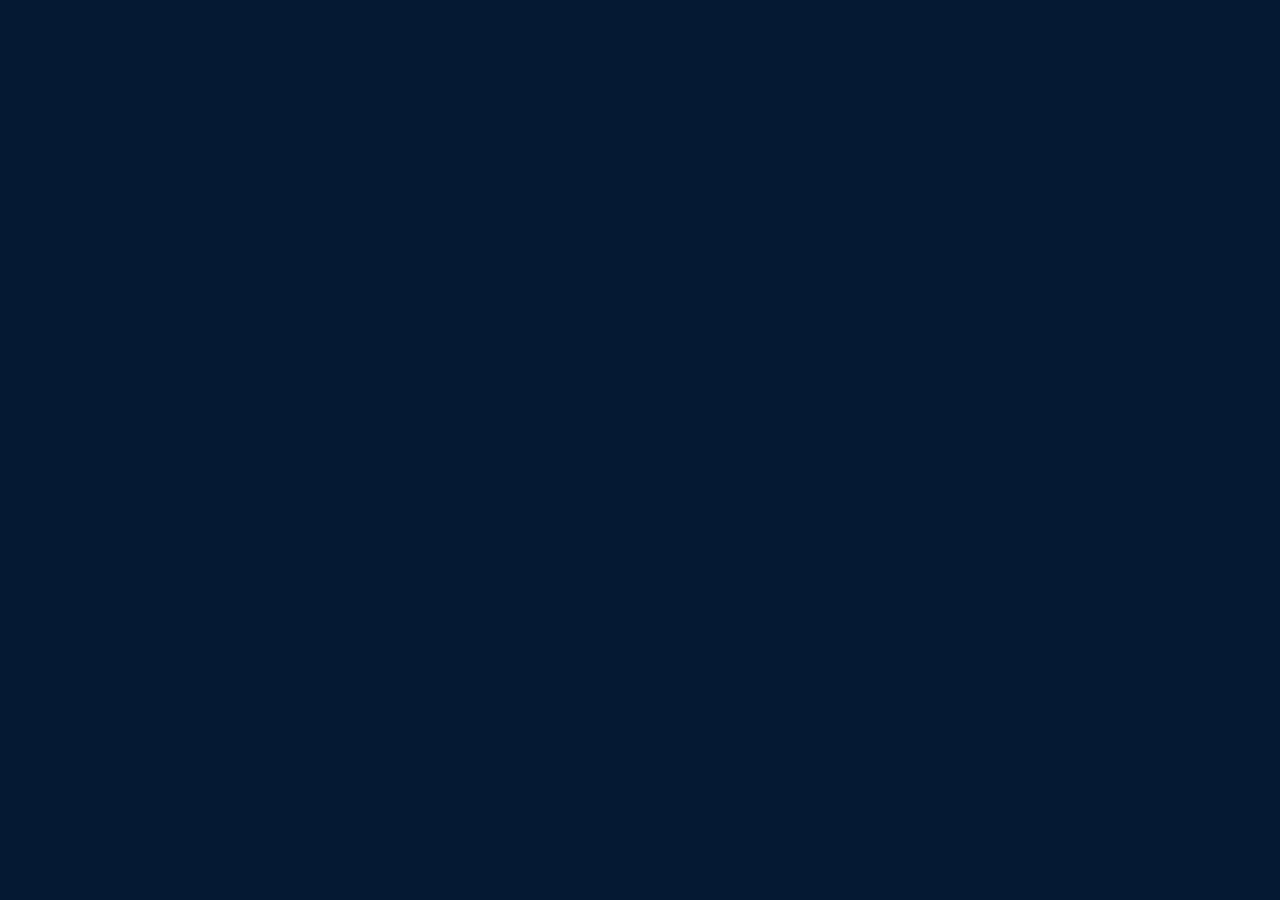
==== alura.html @ 949be1cc "Iniciando o projeto" ====
<!DOCTYPE html>
<html lang="en">
  <head>
    <meta charset="UTF-8" />
    <meta name="viewport" content="width=device-width, initial-scale=1.0" />
    <title>Document</title>
    <link href="alura.css" rel="stylesheet" />
  </head>
  <body>
    <h1></h1>
  </body>
</html>
---- alura.css ----
body {
  background-color: #051933;
}
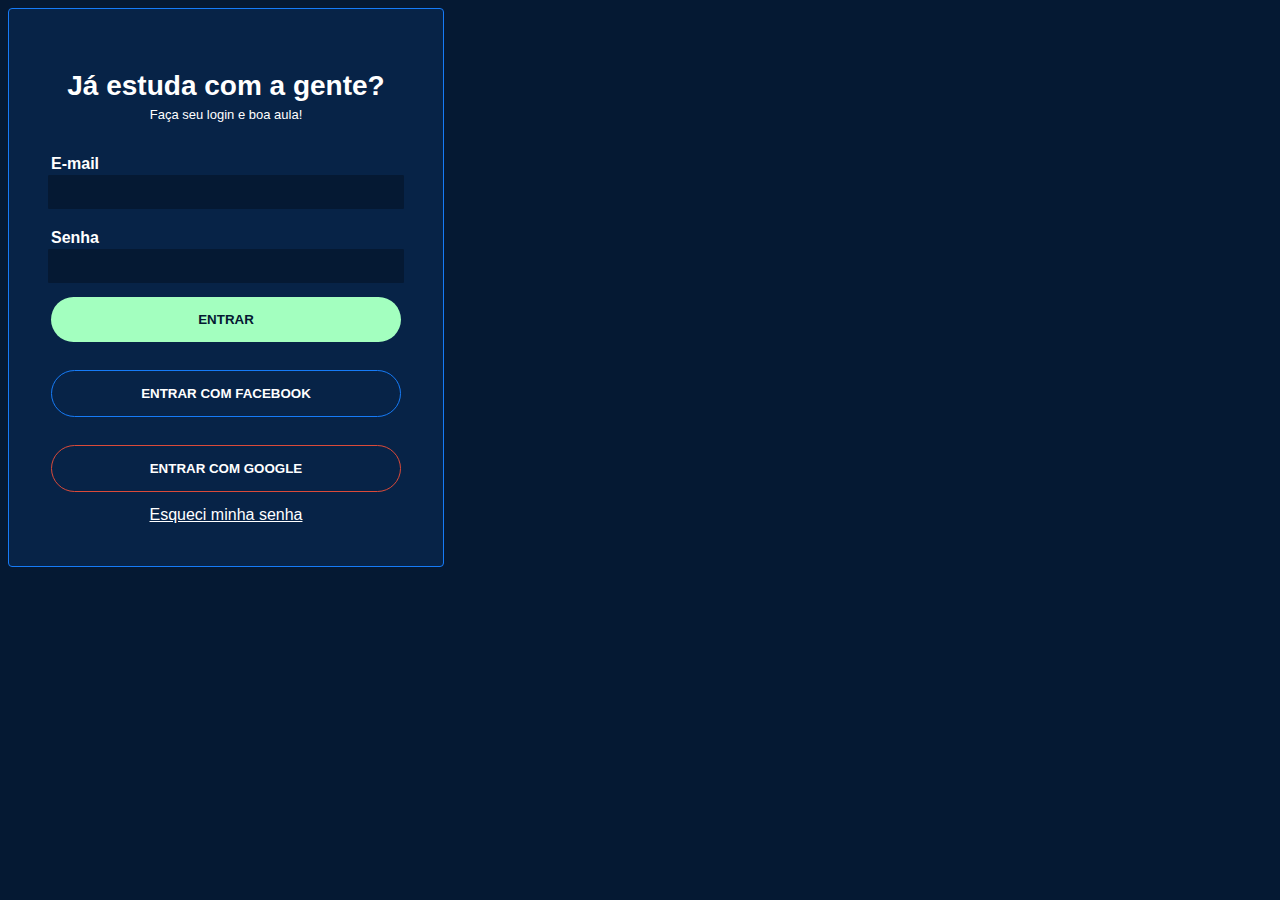
==== commit b80a01ac: "Ajustando a primeira página" ====
--- a/alura.html
+++ b/alura.html
@@ -7,6 +7,17 @@
     <link href="alura.css" rel="stylesheet" />
   </head>
   <body>
-    <h1></h1>
+    <section class="form-login">
+      <h1>Já estuda com a gente?</h1>
+      <p>Faça seu login e boa aula!</p>
+      <label>E-mail</label>
+      <input />
+      <label>Senha</label>
+      <input />
+      <button class="login-button">Entrar</button>
+      <button class="facebook-button">Entrar com Facebook</button>
+      <button class="google-button">Entrar com Google</button>
+      <a href="alura.html">Esqueci minha senha</a>
+    </section>
   </body>
 </html>
--- a/alura.css
+++ b/alura.css
@@ -1,3 +1,79 @@
 body {
   background-color: #051933;
+  font-family: Inter, sans-serif;
 }
+
+.form-login {
+  color: #fff;
+  border: 0.5px solid #167bf7;
+  border-radius: 4px;
+  background-color: #09336666;
+  padding: 42px;
+  display: flex;
+  flex-direction: column;
+  align-items: center;
+  width: 350px;
+}
+
+.form-login h1 {
+  font-weight: 800;
+  font-size: 28px;
+  text-align: center;
+  margin-bottom: 0;
+}
+
+.form-login p {
+  margin-top: 5px;
+  font-size: 13px;
+}
+
+.form-login button {
+  border-radius: 30px;
+  padding: 15px;
+  text-transform: uppercase;
+  margin: 14px;
+}
+
+.form-login a {
+  color: #fff;
+  text-decoration: underline;
+}
+
+.form-login input {
+  border: 1px solid #051933;
+  border-radius: 1px;
+  background-color: #051933;
+  width: 100%;
+  height: 30px;
+}
+
+.form-login label {
+  margin-bottom: 2px;
+  font-weight: 700;
+  margin-top: 20px;
+  align-self: flex-start;
+}
+
+.login-button {
+  background-color: #a3ffbf;
+  font-weight: 700;
+  color: #051932;
+  width: 100%;
+  border: none;
+}
+
+.facebook-button {
+  border: 1px solid #167bf7;
+}
+
+.google-button {
+  border: 1.5px solid #db4a39;
+}
+
+.facebook-button,
+.google-button {
+  color: #fff;
+  background-color: transparent;
+  font-weight: 700;
+  width: 100%;
+}
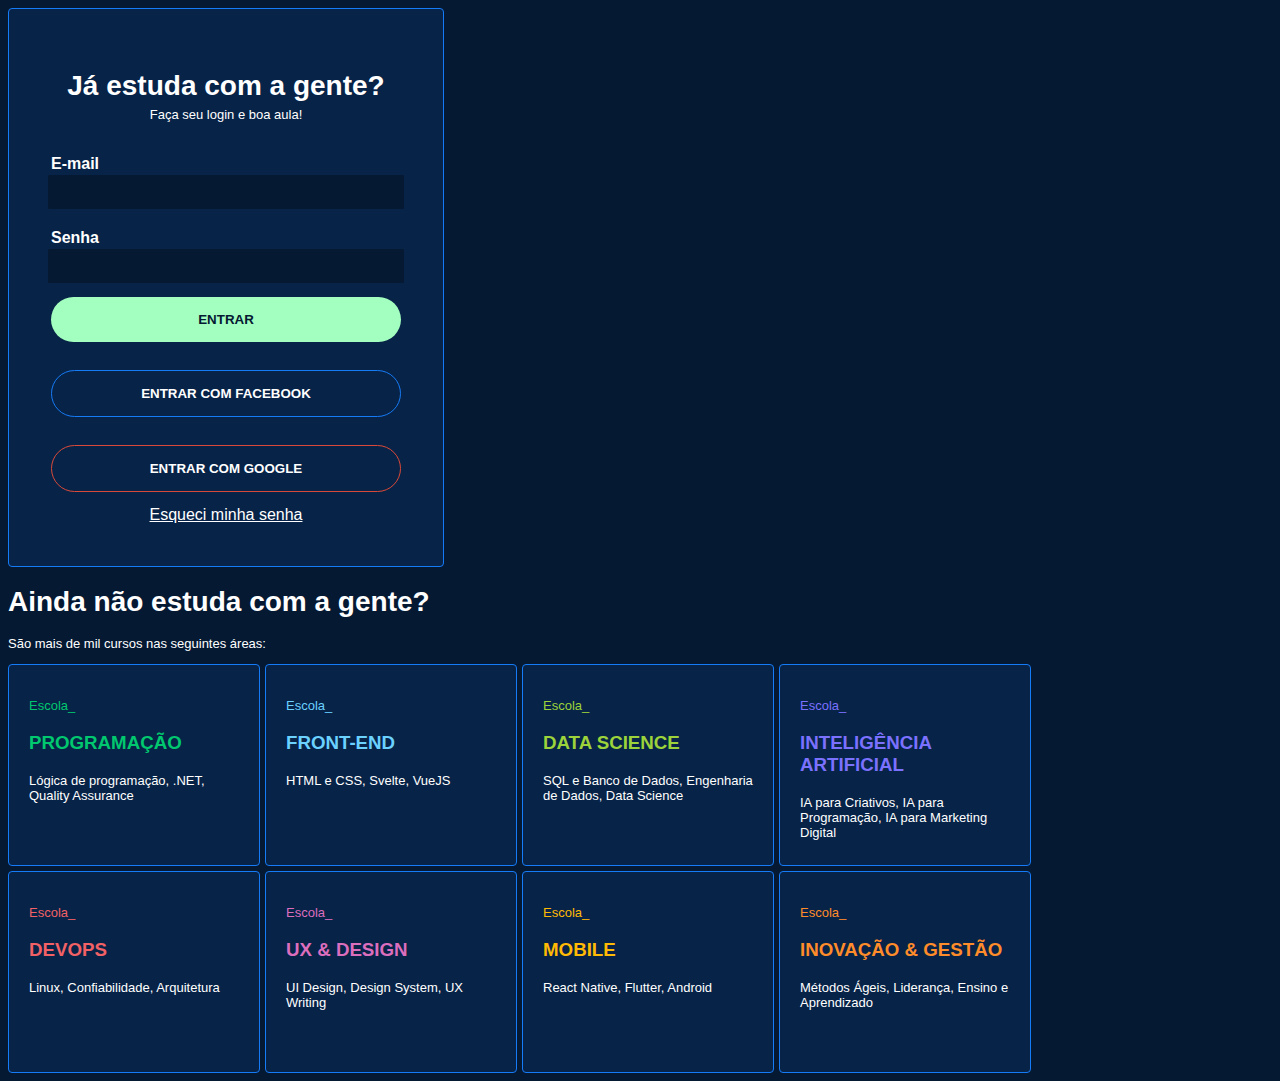
==== commit 4cb5b66f: "Editando os cards" ====
--- a/alura.html
+++ b/alura.html
@@ -13,11 +13,59 @@
       <label>E-mail</label>
       <input />
       <label>Senha</label>
-      <input />
+      <input class="senha" />
       <button class="login-button">Entrar</button>
       <button class="facebook-button">Entrar com Facebook</button>
       <button class="google-button">Entrar com Google</button>
       <a href="alura.html">Esqueci minha senha</a>
     </section>
+    <section class="cursos">
+      <h1>Ainda não estuda com a gente?</h1>
+      <p>São mais de mil cursos nas seguintes áreas:</p>
+      <section class="cards-cursos">
+        <div class="card programacao">
+          <p class="escola_">Escola_</p>
+          <h3>programação</h3>
+          <p>Lógica de programação, .NET, Quality Assurance</p>
+        </div>
+        <div class="card frontend">
+          <p class="escola_">Escola_</p>
+          <h3>front-end</h3>
+          <p>HTML e CSS, Svelte, VueJS</p>
+        </div>
+        <div class="card datascience">
+          <p class="escola_">Escola_</p>
+          <h3>Data Science</h3>
+          <p>SQL e Banco de Dados, Engenharia de Dados, Data Science</p>
+        </div>
+        <div class="card inteligencia-artificial">
+          <p class="escola_">Escola_</p>
+          <h3>Inteligência Artificial</h3>
+          <p>
+            IA para Criativos, IA para Programação, IA para Marketing Digital
+          </p>
+        </div>
+        <div class="card devops">
+          <p class="escola_">Escola_</p>
+          <h3>DevOps</h3>
+          <p>Linux, Confiabilidade, Arquitetura</p>
+        </div>
+        <div class="card ux-design">
+          <p class="escola_">Escola_</p>
+          <h3>UX & Design</h3>
+          <p>UI Design, Design System, UX Writing</p>
+        </div>
+        <div class="card mobile">
+          <p class="escola_">Escola_</p>
+          <h3>Mobile</h3>
+          <p>React Native, Flutter, Android</p>
+        </div>
+        <div class="card inovacao">
+          <p class="escola_">Escola_</p>
+          <h3>Inovação & Gestão</h3>
+          <p>Métodos Ágeis, Liderança, Ensino e Aprendizado</p>
+        </div>
+      </section>
+    </section>
   </body>
 </html>
--- a/alura.css
+++ b/alura.css
@@ -77,3 +77,74 @@
   font-weight: 700;
   width: 100%;
 }
+
+.cursos {
+  color: #fff;
+}
+
+.cursos h1 {
+  font-weight: 800;
+  font-size: 28px;
+}
+
+.cursos p {
+  font-size: 13px;
+}
+.card {
+  border: 0.5px solid #167bf7;
+  border-radius: 4px;
+  background-color: #09336666;
+  width: 210px;
+  height: 160px;
+  padding: 20px;
+}
+
+.card h3 {
+  text-transform: uppercase;
+}
+
+.programacao h3,
+.programacao p:first-child {
+  color: #00c86f;
+}
+
+.frontend h3,
+.frontend p:first-child {
+  color: #6bd1ff;
+}
+
+.datascience h3,
+.datascience p:first-child {
+  color: #9cd33b;
+}
+
+.inteligencia-artificial h3,
+.inteligencia-artificial p:first-child {
+  color: #7b71ff;
+}
+
+.devops h3,
+.devops p:first-child {
+  color: #f16165;
+}
+
+.ux-design h3,
+.ux-design p:first-child {
+  color: #dc6ebe;
+}
+
+.mobile h3,
+.mobile p:first-child {
+  color: #ffba05;
+}
+
+.inovacao h3,
+.inovacao p:first-child {
+  color: #ff8c2a;
+}
+
+.cards-cursos {
+  display: flex;
+  flex-wrap: wrap;
+  gap: 5px;
+}
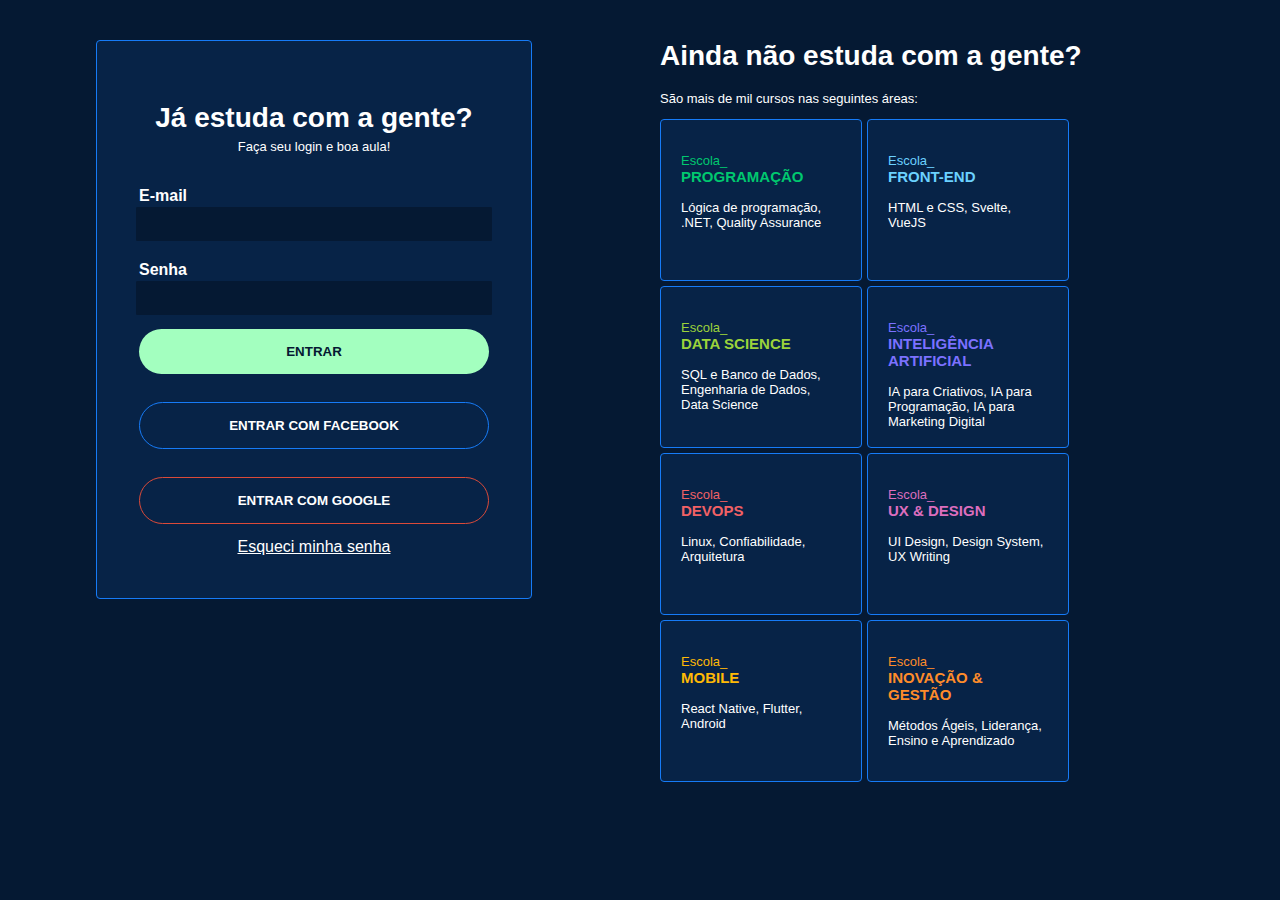
==== commit 96a73150: "Implementando o CSS Grid" ====
--- a/alura.html
+++ b/alura.html
@@ -7,65 +7,67 @@
     <link href="alura.css" rel="stylesheet" />
   </head>
   <body>
-    <section class="form-login">
-      <h1>Já estuda com a gente?</h1>
-      <p>Faça seu login e boa aula!</p>
-      <label>E-mail</label>
-      <input />
-      <label>Senha</label>
-      <input class="senha" />
-      <button class="login-button">Entrar</button>
-      <button class="facebook-button">Entrar com Facebook</button>
-      <button class="google-button">Entrar com Google</button>
-      <a href="alura.html">Esqueci minha senha</a>
-    </section>
-    <section class="cursos">
-      <h1>Ainda não estuda com a gente?</h1>
-      <p>São mais de mil cursos nas seguintes áreas:</p>
-      <section class="cards-cursos">
-        <div class="card programacao">
-          <p class="escola_">Escola_</p>
-          <h3>programação</h3>
-          <p>Lógica de programação, .NET, Quality Assurance</p>
-        </div>
-        <div class="card frontend">
-          <p class="escola_">Escola_</p>
-          <h3>front-end</h3>
-          <p>HTML e CSS, Svelte, VueJS</p>
-        </div>
-        <div class="card datascience">
-          <p class="escola_">Escola_</p>
-          <h3>Data Science</h3>
-          <p>SQL e Banco de Dados, Engenharia de Dados, Data Science</p>
-        </div>
-        <div class="card inteligencia-artificial">
-          <p class="escola_">Escola_</p>
-          <h3>Inteligência Artificial</h3>
-          <p>
-            IA para Criativos, IA para Programação, IA para Marketing Digital
-          </p>
-        </div>
-        <div class="card devops">
-          <p class="escola_">Escola_</p>
-          <h3>DevOps</h3>
-          <p>Linux, Confiabilidade, Arquitetura</p>
-        </div>
-        <div class="card ux-design">
-          <p class="escola_">Escola_</p>
-          <h3>UX & Design</h3>
-          <p>UI Design, Design System, UX Writing</p>
-        </div>
-        <div class="card mobile">
-          <p class="escola_">Escola_</p>
-          <h3>Mobile</h3>
-          <p>React Native, Flutter, Android</p>
-        </div>
-        <div class="card inovacao">
-          <p class="escola_">Escola_</p>
-          <h3>Inovação & Gestão</h3>
-          <p>Métodos Ágeis, Liderança, Ensino e Aprendizado</p>
-        </div>
+    <main class="grid-container">
+      <section class="form-login">
+        <h1>Já estuda com a gente?</h1>
+        <p>Faça seu login e boa aula!</p>
+        <label>E-mail</label>
+        <input />
+        <label>Senha</label>
+        <input class="senha" />
+        <button class="login-button">Entrar</button>
+        <button class="facebook-button">Entrar com Facebook</button>
+        <button class="google-button">Entrar com Google</button>
+        <a href="alura.html">Esqueci minha senha</a>
       </section>
-    </section>
+      <section class="cursos">
+        <h1>Ainda não estuda com a gente?</h1>
+        <p>São mais de mil cursos nas seguintes áreas:</p>
+        <section class="cards-cursos">
+          <div class="card programacao">
+            <p class="escola_">Escola_</p>
+            <h3>programação</h3>
+            <p>Lógica de programação, .NET, Quality Assurance</p>
+          </div>
+          <div class="card frontend">
+            <p class="escola_">Escola_</p>
+            <h3>front-end</h3>
+            <p>HTML e CSS, Svelte, VueJS</p>
+          </div>
+          <div class="card datascience">
+            <p class="escola_">Escola_</p>
+            <h3>Data Science</h3>
+            <p>SQL e Banco de Dados, Engenharia de Dados, Data Science</p>
+          </div>
+          <div class="card inteligencia-artificial">
+            <p class="escola_">Escola_</p>
+            <h3>Inteligência Artificial</h3>
+            <p>
+              IA para Criativos, IA para Programação, IA para Marketing Digital
+            </p>
+          </div>
+          <div class="card devops">
+            <p class="escola_">Escola_</p>
+            <h3>DevOps</h3>
+            <p>Linux, Confiabilidade, Arquitetura</p>
+          </div>
+          <div class="card ux-design">
+            <p class="escola_">Escola_</p>
+            <h3>UX & Design</h3>
+            <p>UI Design, Design System, UX Writing</p>
+          </div>
+          <div class="card mobile">
+            <p class="escola_">Escola_</p>
+            <h3>Mobile</h3>
+            <p>React Native, Flutter, Android</p>
+          </div>
+          <div class="card inovacao">
+            <p class="escola_">Escola_</p>
+            <h3>Inovação & Gestão</h3>
+            <p>Métodos Ágeis, Liderança, Ensino e Aprendizado</p>
+          </div>
+        </section>
+      </section>
+    </main>
   </body>
 </html>
--- a/alura.css
+++ b/alura.css
@@ -1,6 +1,10 @@
 body {
   background-color: #051933;
   font-family: Inter, sans-serif;
+}
+
+button {
+  cursor: pointer;
 }
 
 .form-login {
@@ -13,6 +17,7 @@
   flex-direction: column;
   align-items: center;
   width: 350px;
+  align-self: start;
 }
 
 .form-login h1 {
@@ -85,6 +90,7 @@
 .cursos h1 {
   font-weight: 800;
   font-size: 28px;
+  margin-top: 0;
 }
 
 .cursos p {
@@ -94,12 +100,14 @@
   border: 0.5px solid #167bf7;
   border-radius: 4px;
   background-color: #09336666;
-  width: 210px;
-  height: 160px;
+  width: 160px;
+  height: 120px;
   padding: 20px;
 }
 
 .card h3 {
+  font-size: 15px;
+  margin-top: 0;
   text-transform: uppercase;
 }
 
@@ -148,3 +156,15 @@
   flex-wrap: wrap;
   gap: 5px;
 }
+
+.escola_ {
+  margin-bottom: 0;
+}
+
+.grid-container {
+  display: grid;
+  grid-template-columns: 1fr 1fr;
+  justify-items: center;
+  column-gap: 40px;
+  margin-top: 40px;
+}
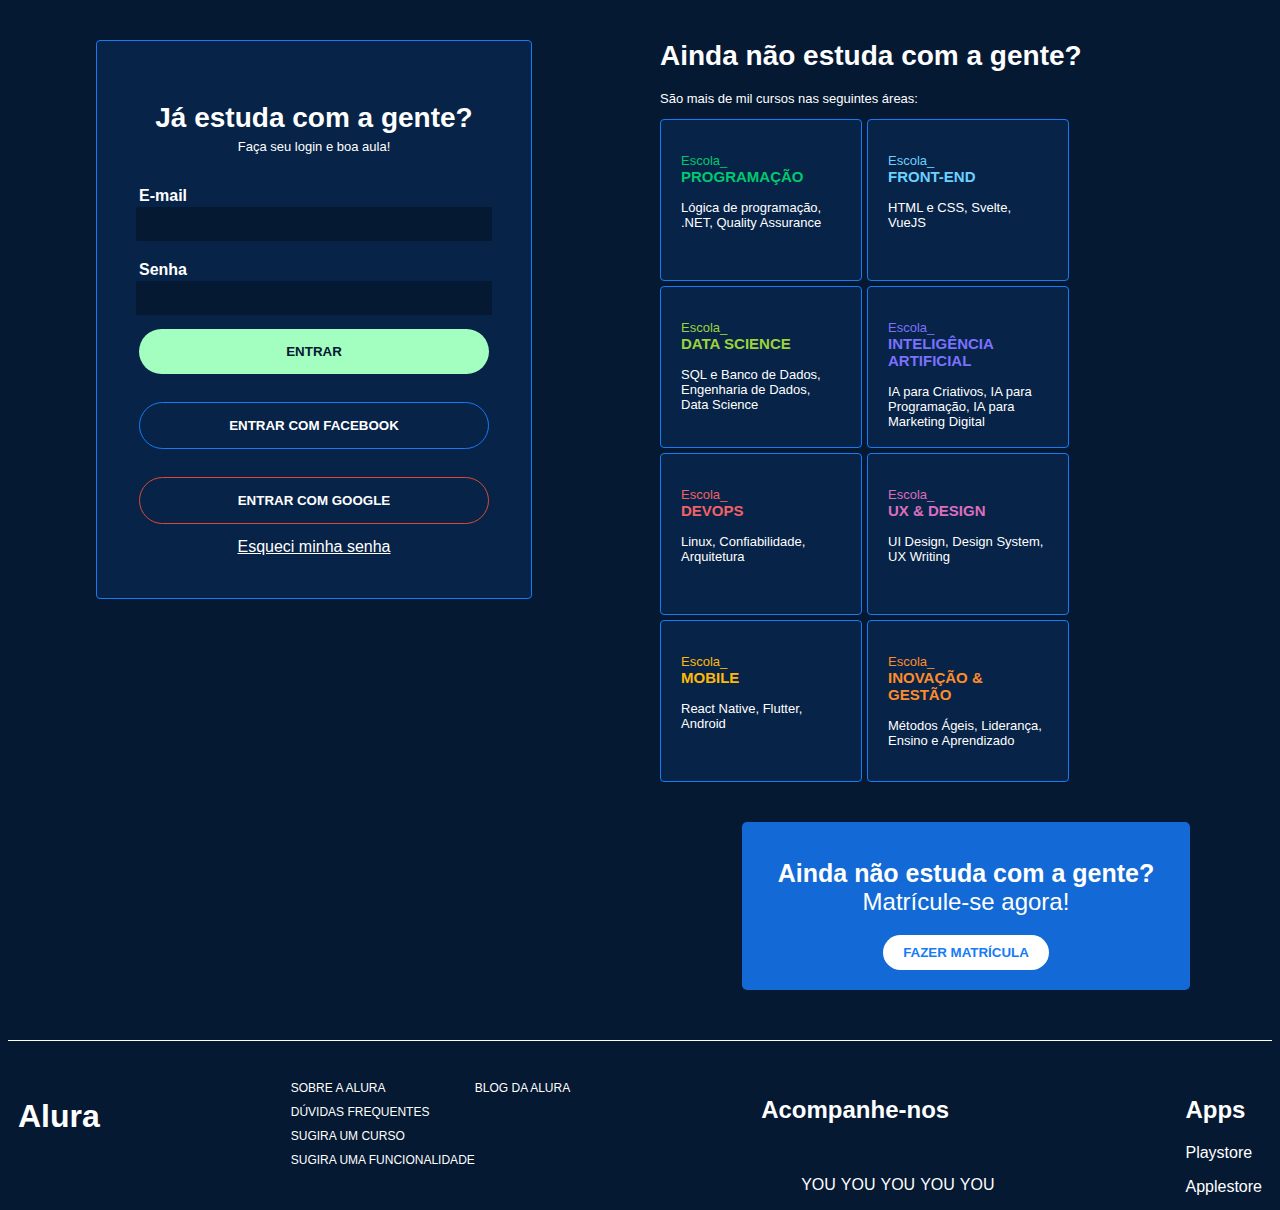
==== commit c1bfa6b1: "Quase finalizando a página" ====
--- a/alura.html
+++ b/alura.html
@@ -68,6 +68,36 @@
           </div>
         </section>
       </section>
+      <section class="matricula">
+        <h1>Ainda não estuda com a gente?</h1>
+        <h2>Matrícule-se agora!</h2>
+        <button>Fazer Matrícula</button>
+      </section>
     </main>
+    <footer>
+      <h1>Alura</h1>
+      <nav class="links-uteis">
+        <a>Sobre a Alura</a>
+        <a>Dúvidas Frequentes</a>
+        <a>Sugira um curso</a>
+        <a>Sugira uma funcionalidade</a>
+        <a>Blog da Alura</a>
+      </nav>
+      <div class="redes-sociais">
+        <h2>Acompanhe-nos</h2>
+        <ul class="redes-sociais-icons">
+          <li><p>YOU</p></li>
+          <li><p>YOU</p></li>
+          <li><p>YOU</p></li>
+          <li><p>YOU</p></li>
+          <li><p>YOU</p></li>
+        </ul>
+      </div>
+      <div>
+        <h2>Apps</h2>
+        <p>Playstore</p>
+        <p>Applestore</p>
+      </div>
+    </footer>
   </body>
 </html>
--- a/alura.css
+++ b/alura.css
@@ -164,7 +164,77 @@
 .grid-container {
   display: grid;
   grid-template-columns: 1fr 1fr;
+  grid-template-rows: 1fr auto;
   justify-items: center;
-  column-gap: 40px;
+  gap: 40px;
   margin-top: 40px;
 }
+
+.matricula {
+  color: #fff;
+  background-color: #136ad6;
+  text-align: center;
+  grid-column: 2;
+  width: 70%;
+  border-radius: 5px;
+  padding: 20px 10px;
+}
+
+.matricula h1 {
+  font-weight: 700;
+  font-size: 25px;
+  margin-bottom: 0;
+}
+
+.matricula h2 {
+  font-weight: 400;
+  margin-top: 0;
+}
+
+.matricula button {
+  padding: 10px 20px;
+  border-radius: 32px;
+  text-transform: uppercase;
+  color: #167bf7;
+  background-color: #fff;
+  font-weight: 700;
+  border: none;
+}
+
+footer {
+  display: flex;
+  justify-content: space-between;
+  color: #fff;
+  border-top: 1px solid #fff;
+  margin-top: 50px;
+  padding: 35px 10px 10px 10px;
+  height: 100px;
+}
+
+.links-uteis {
+  display: flex;
+  flex-direction: column;
+  flex-wrap: wrap;
+  text-transform: uppercase;
+  line-height: 2;
+  font-size: 12px;
+}
+/* .links-uteis {
+  display: flex;
+  flex-direction: column;
+  flex-wrap: wrap;
+  text-transform: uppercase;
+  line-height: 20px;
+  font-size: 12px;
+} */
+
+.redes-sociais {
+  display: flex;
+  flex-direction: column;
+}
+
+.redes-sociais-icons {
+  display: flex;
+  list-style: none;
+  gap: 5px;
+}
